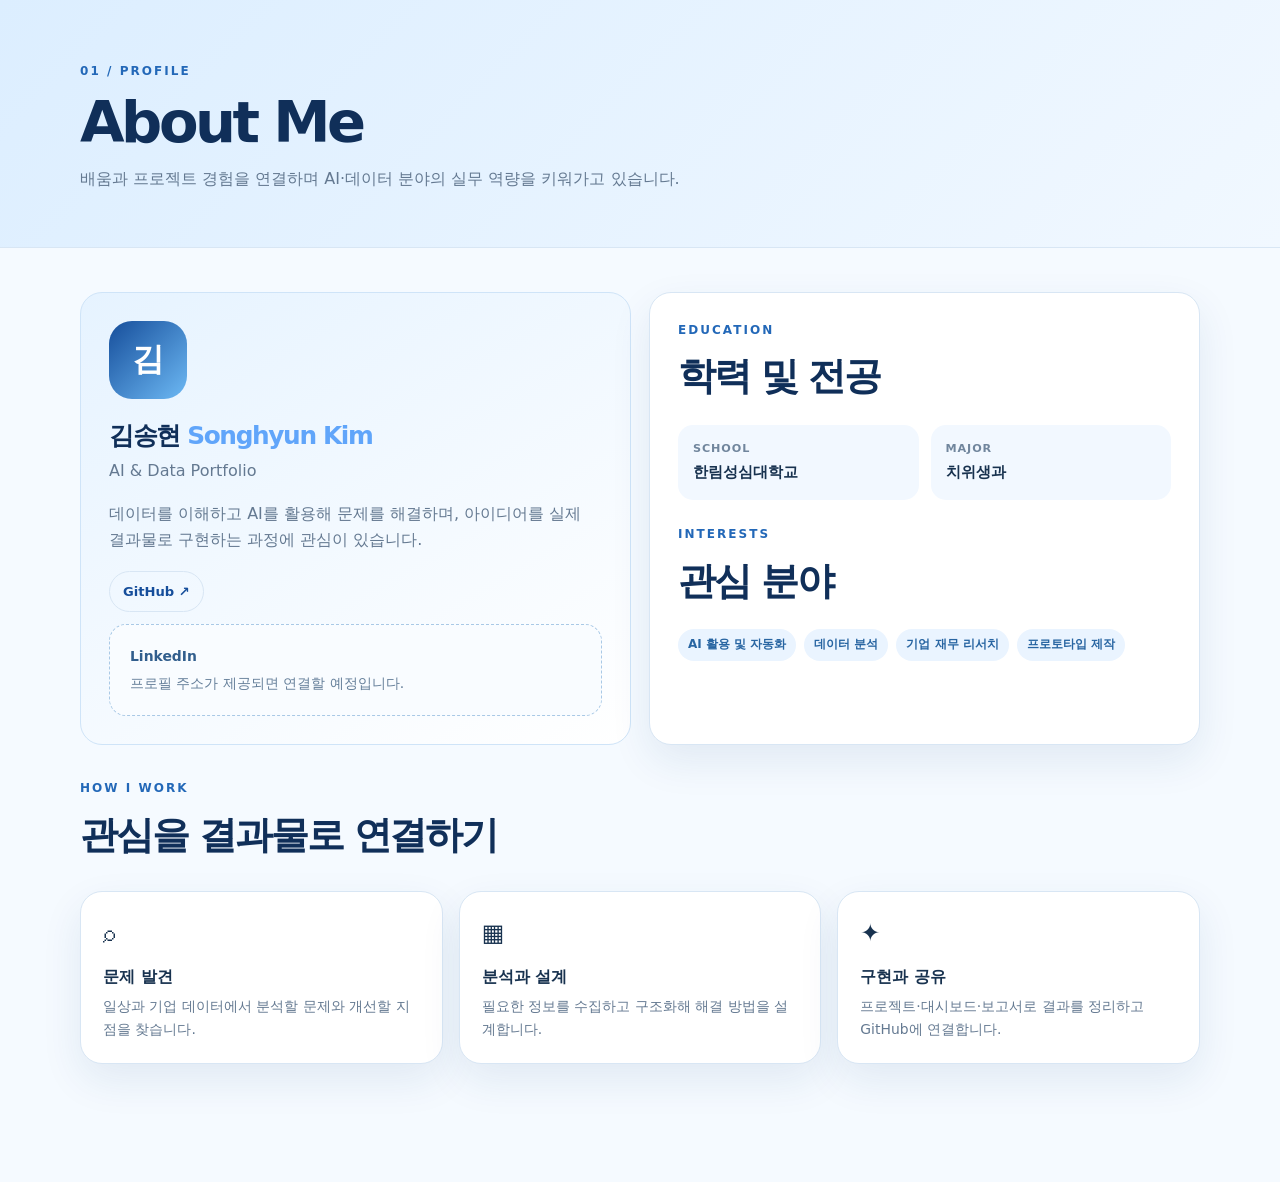
==== about.html @ 96954657 "Add Blue Professional portfolio pages" ====
<!doctype html><html lang="ko"><head><meta charset="utf-8"><meta name="viewport" content="width=device-width,initial-scale=1"><meta name="description" content="김송현 소개 및 관심 분야"><title>About | Songhyun Kim</title><link rel="stylesheet" href="styles.css"></head><body><div id="site-header"></div><section class="page-hero"><div class="wrap"><div class="kicker">01 / PROFILE</div><h1>About Me</h1><p>배움과 프로젝트 경험을 연결하며 AI·데이터 분야의 실무 역량을 키워가고 있습니다.</p></div></section><main class="wrap"><section class="grid-2 section"><article class="profile"><div class="avatar">김</div><h2>김송현 <span style="color:#60a5fa">Songhyun Kim</span></h2><div class="muted">AI & Data Portfolio</div><p class="muted">데이터를 이해하고 AI를 활용해 문제를 해결하며, 아이디어를 실제 결과물로 구현하는 과정에 관심이 있습니다.</p><div class="socials"><a class="social" href="https://github.com/HSC-Class02" target="_blank" rel="noopener">GitHub ↗</a></div><div class="empty" style="margin-top:12px"><strong>LinkedIn</strong>프로필 주소가 제공되면 연결할 예정입니다.</div></article><article class="panel"><div class="kicker">EDUCATION</div><h2>학력 및 전공</h2><div class="info-grid"><div class="info"><small>SCHOOL</small><strong>한림성심대학교</strong></div><div class="info"><small>MAJOR</small><strong>치위생과</strong></div></div><div class="kicker" style="margin-top:25px">INTERESTS</div><h2>관심 분야</h2><div class="tags"><span class="tag">AI 활용 및 자동화</span><span class="tag">데이터 분석</span><span class="tag">기업 재무 리서치</span><span class="tag">프로토타입 제작</span></div></article></section><section class="section"><div class="section-head"><div><div class="kicker">HOW I WORK</div><h2>관심을 결과물로 연결하기</h2></div></div><div class="grid-3"><article class="card cert-card"><div class="symbol">⌕</div><h3>문제 발견</h3><p>일상과 기업 데이터에서 분석할 문제와 개선할 지점을 찾습니다.</p></article><article class="card cert-card"><div class="symbol">▦</div><h3>분석과 설계</h3><p>필요한 정보를 수집하고 구조화해 해결 방법을 설계합니다.</p></article><article class="card cert-card"><div class="symbol">✦</div><h3>구현과 공유</h3><p>프로젝트·대시보드·보고서로 결과를 정리하고 GitHub에 연결합니다.</p></article></div></section></main><div id="site-footer"></div><script src="layout.js"></script><script src="app.js"></script></body></html>
---- styles.css ----
:root{--navy:#102f59;--blue:#164e9b;--royal:#2368b8;--sky:#e8f4ff;--pale:#f5faff;--ink:#18324f;--muted:#647991;--line:#d8e6f4;--white:#fff;--shadow:0 16px 42px rgba(18,61,120,.09);--radius:22px}
*{box-sizing:border-box}html{scroll-behavior:smooth}body{margin:0;background:var(--pale);color:var(--ink);font-family:Inter,Pretendard,"Noto Sans KR",system-ui,sans-serif;line-height:1.65}a{color:inherit;text-decoration:none}.wrap{width:min(1120px,calc(100% - 40px));margin:auto}
.site-header{position:sticky;top:0;z-index:50;background:#ffffffed;backdrop-filter:blur(14px);border-bottom:1px solid var(--line)}.nav{height:74px;display:flex;align-items:center;justify-content:space-between;gap:20px}.logo{font-size:1.2rem;font-weight:950;letter-spacing:-.06em;color:var(--blue)}.logo span{color:#60a5fa}.nav-links{display:flex;gap:6px;align-items:center}.nav-links a{padding:10px 13px;border-radius:999px;font-size:.88rem;font-weight:800;color:#536981}.nav-links a:hover,.nav-links a.active{background:#e5f1ff;color:var(--blue)}.menu-toggle{display:none;border:0;border-radius:12px;padding:10px 13px;background:#e5f1ff;color:var(--blue);font-weight:800}
.hero{background:linear-gradient(125deg,#0d2e58,#164e9b 60%,#2677c8);color:white;padding:84px 0 78px;position:relative;overflow:hidden}.hero:after{content:"";position:absolute;width:520px;height:520px;border:1px solid #ffffff26;border-radius:50%;right:-100px;top:-270px;box-shadow:0 0 0 55px #ffffff09,0 0 0 110px #ffffff07}.hero-inner{position:relative;z-index:1;display:grid;grid-template-columns:1.3fr .7fr;gap:46px;align-items:center}.eyebrow,.kicker{font-size:.75rem;font-weight:900;letter-spacing:.17em;text-transform:uppercase}.eyebrow{color:#b9dcff}.hero h1{font-size:clamp(2.8rem,7vw,5.2rem);letter-spacing:-.07em;line-height:1.04;margin:17px 0 20px}.hero h1 span{color:#9ed0ff}.hero p{max-width:620px;color:#dcecff;font-size:1.05rem}.hero-card{padding:27px;border:1px solid #ffffff38;border-radius:24px;background:#ffffff12;backdrop-filter:blur(10px)}.hero-card strong{font-size:2.1rem;letter-spacing:-.06em}.hero-card p{font-size:.9rem;margin:8px 0 0}.hero-actions{display:flex;gap:10px;flex-wrap:wrap;margin-top:27px}.btn{display:inline-flex;align-items:center;justify-content:center;padding:12px 18px;border-radius:999px;font-size:.88rem;font-weight:900;transition:.2s}.btn:hover{transform:translateY(-2px)}.btn-white{background:#fff;color:var(--blue)}.btn-outline{border:1px solid #ffffff70;color:#fff}.btn-blue{background:var(--blue);color:#fff}
.page-hero{background:linear-gradient(135deg,#dceeff,#f1f8ff);padding:62px 0 54px;border-bottom:1px solid var(--line)}.page-hero .kicker{color:var(--royal)}.page-hero h1{font-size:clamp(2.1rem,5vw,3.6rem);letter-spacing:-.06em;line-height:1.1;margin:9px 0 12px;color:var(--navy)}.page-hero p{max-width:700px;color:var(--muted);margin:0}
main{padding:44px 0 84px}.section{margin:0 0 34px}.section-head{display:flex;justify-content:space-between;align-items:end;gap:22px;margin-bottom:20px}.kicker{color:var(--royal)}h2{font-size:clamp(1.65rem,3.5vw,2.35rem);letter-spacing:-.055em;color:var(--navy);margin:5px 0}.section-head p{max-width:470px;color:var(--muted);font-size:.9rem;margin:0}
.panel,.card{background:#fff;border:1px solid var(--line);border-radius:var(--radius);box-shadow:var(--shadow)}.panel{padding:28px}.grid-2{display:grid;grid-template-columns:repeat(2,1fr);gap:18px}.grid-3{display:grid;grid-template-columns:repeat(3,1fr);gap:16px}.profile{background:linear-gradient(150deg,#e6f3ff,#fff);padding:28px;border:1px solid #cfe4f8;border-radius:var(--radius)}.avatar{width:78px;height:78px;border-radius:23px;background:linear-gradient(135deg,var(--blue),#6db9f4);display:grid;place-items:center;color:#fff;font-size:2rem;font-weight:900}.profile h2{margin:17px 0 2px;font-size:1.55rem}.muted{color:var(--muted)}.socials,.tags,.actions{display:flex;gap:8px;flex-wrap:wrap;margin-top:17px}.chip,.tag{display:inline-flex;border-radius:999px;padding:6px 10px;background:#eaf4ff;color:#2865a2;font-size:.75rem;font-weight:850}.social{display:inline-flex;padding:9px 13px;border:1px solid var(--line);border-radius:999px;color:var(--blue);font-size:.82rem;font-weight:900}.info-grid{display:grid;grid-template-columns:repeat(2,1fr);gap:12px;margin-top:18px}.info{background:#f2f8ff;border-radius:15px;padding:15px}.info small{display:block;color:#71869d;font-size:.7rem;font-weight:900;letter-spacing:.08em}.info strong{font-size:.95rem}
.project-card{overflow:hidden;display:flex;flex-direction:column}.project-cover{padding:24px;background:linear-gradient(130deg,#e2f1ff,#f7fbff);min-height:145px;display:flex;justify-content:space-between;align-items:end}.project-cover h3{color:var(--blue);margin:5px 0 0;font-size:1.2rem}.project-icon{width:48px;height:48px;border-radius:15px;background:#fff;color:var(--blue);display:grid;place-items:center;font-size:1.35rem}.project-content{padding:23px;display:flex;flex-direction:column;flex:1}.project-content h3{margin:0 0 7px;font-size:1.15rem}.project-content p{margin:0;color:var(--muted);font-size:.9rem}.project-links{display:flex;gap:14px;flex-wrap:wrap;margin-top:auto;padding-top:19px}.text-link{color:var(--blue);font-size:.84rem;font-weight:900}.text-link:hover{text-decoration:underline}.repo-meta{font-size:.75rem;color:#8193a7;margin-top:12px}
.cert-card,.activity-card{padding:22px}.cert-card .symbol{font-size:1.5rem}.cert-card h3,.activity-card h3{font-size:1rem;margin:10px 0 5px}.cert-card p,.activity-card p{font-size:.87rem;color:var(--muted);margin:0}.timeline{display:grid;gap:14px}.timeline-item{display:grid;grid-template-columns:130px 1fr;gap:18px;padding:22px;background:#fff;border:1px solid var(--line);border-radius:18px}.timeline-label{font-size:.78rem;font-weight:900;color:var(--royal)}.timeline-item h3{margin:0 0 5px;font-size:1rem}.timeline-item p{margin:0;color:var(--muted);font-size:.88rem}.empty{padding:20px;border:1px dashed #a9c9e6;border-radius:17px;background:#f9fcff;color:#657f9a;font-size:.87rem}.empty strong{display:block;color:#315e8d;margin-bottom:4px}.cta{padding:30px;border-radius:24px;background:linear-gradient(120deg,#123d78,#2677c8);color:#fff;display:flex;align-items:center;justify-content:space-between;gap:20px}.cta h2{color:#fff;margin:0 0 4px}.cta p{color:#dcecff;margin:0}
footer{background:#102f59;color:#c9ddf3;padding:26px 0;font-size:.8rem}.footer-inner{display:flex;justify-content:space-between;gap:14px;flex-wrap:wrap}
@media(max-width:800px){.hero-inner{grid-template-columns:1fr}.hero-card{max-width:450px}.grid-2{grid-template-columns:1fr}.grid-3{grid-template-columns:1fr 1fr}.section-head{align-items:start;flex-direction:column}.nav-links{display:none;position:absolute;top:74px;left:0;right:0;padding:12px 20px 18px;background:#fff;border-bottom:1px solid var(--line);flex-direction:column;align-items:stretch}.nav-links.open{display:flex}.nav-links a{border-radius:12px}.menu-toggle{display:block}}
@media(max-width:540px){.wrap{width:calc(100% - 28px)}.hero{padding:64px 0}.page-hero{padding:48px 0}.panel{padding:21px}.grid-3{grid-template-columns:1fr}.timeline-item{grid-template-columns:1fr;gap:5px}.cta{align-items:flex-start;flex-direction:column}}
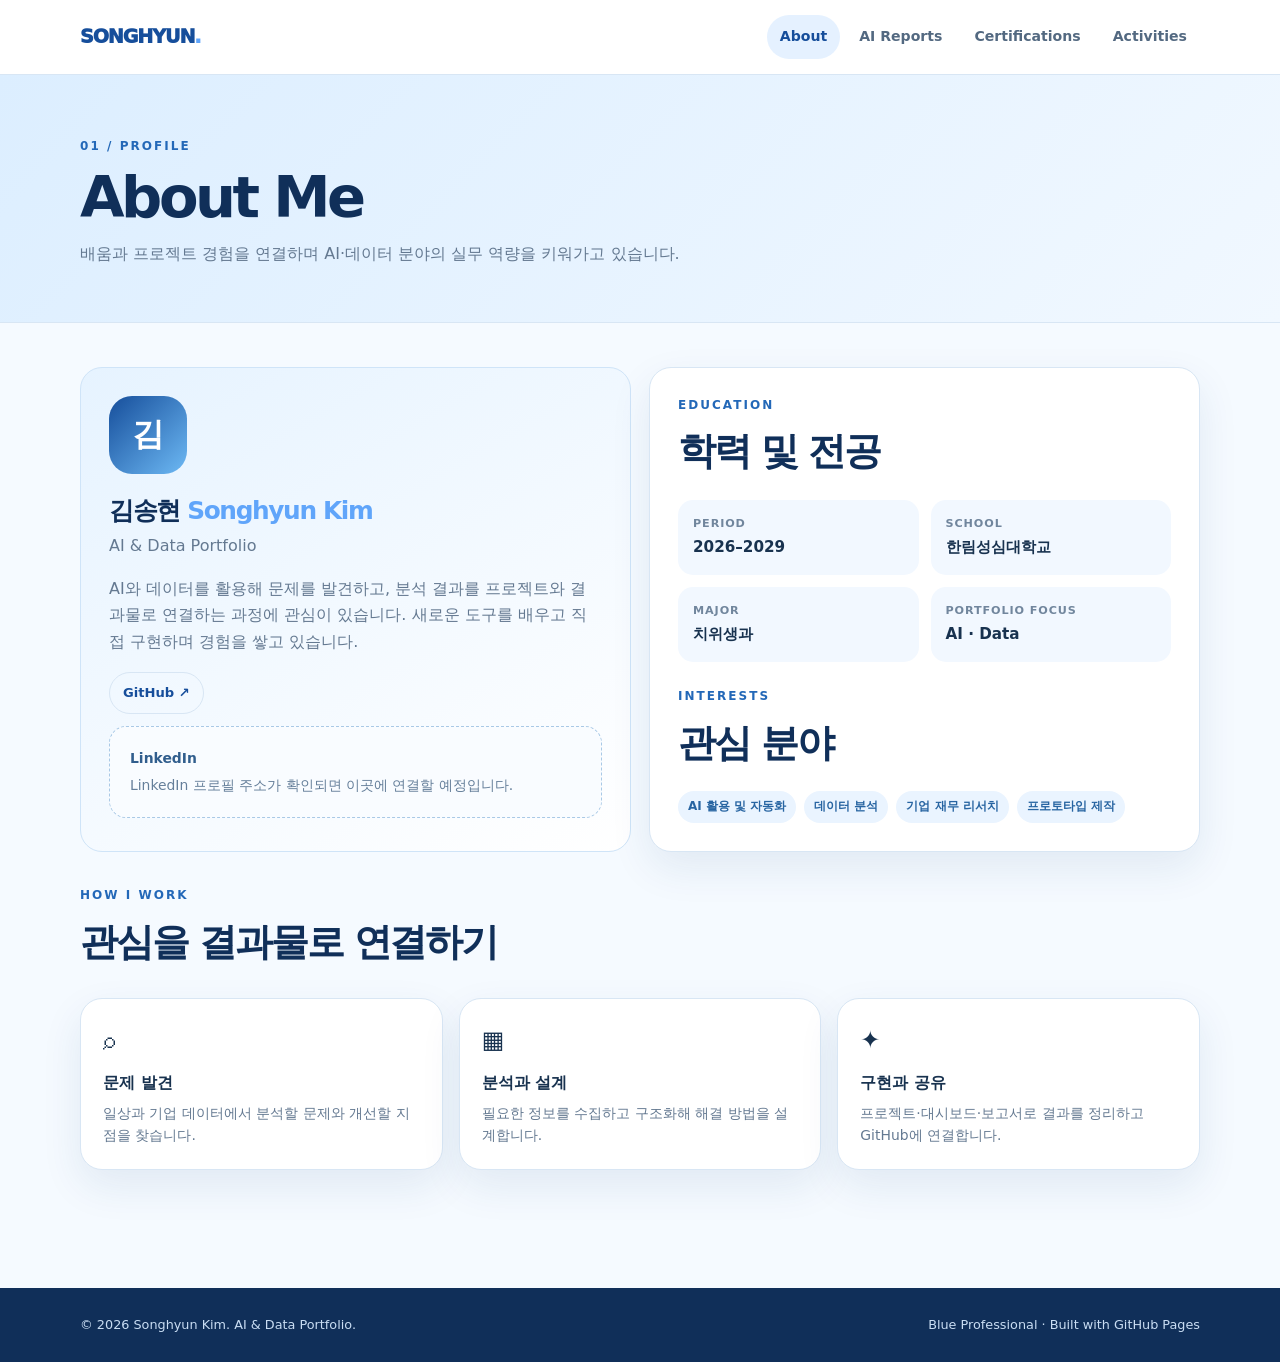
==== commit 2de814e1: "Update About page with verified CV details" ====
--- a/about.html
+++ b/about.html
@@ -1 +1,63 @@
-<!doctype html><html lang="ko"><head><meta charset="utf-8"><meta name="viewport" content="width=device-width,initial-scale=1"><meta name="description" content="김송현 소개 및 관심 분야"><title>About | Songhyun Kim</title><link rel="stylesheet" href="styles.css"></head><body><div id="site-header"></div><section class="page-hero"><div class="wrap"><div class="kicker">01 / PROFILE</div><h1>About Me</h1><p>배움과 프로젝트 경험을 연결하며 AI·데이터 분야의 실무 역량을 키워가고 있습니다.</p></div></section><main class="wrap"><section class="grid-2 section"><article class="profile"><div class="avatar">김</div><h2>김송현 <span style="color:#60a5fa">Songhyun Kim</span></h2><div class="muted">AI & Data Portfolio</div><p class="muted">데이터를 이해하고 AI를 활용해 문제를 해결하며, 아이디어를 실제 결과물로 구현하는 과정에 관심이 있습니다.</p><div class="socials"><a class="social" href="https://github.com/HSC-Class02" target="_blank" rel="noopener">GitHub ↗</a></div><div class="empty" style="margin-top:12px"><strong>LinkedIn</strong>프로필 주소가 제공되면 연결할 예정입니다.</div></article><article class="panel"><div class="kicker">EDUCATION</div><h2>학력 및 전공</h2><div class="info-grid"><div class="info"><small>SCHOOL</small><strong>한림성심대학교</strong></div><div class="info"><small>MAJOR</small><strong>치위생과</strong></div></div><div class="kicker" style="margin-top:25px">INTERESTS</div><h2>관심 분야</h2><div class="tags"><span class="tag">AI 활용 및 자동화</span><span class="tag">데이터 분석</span><span class="tag">기업 재무 리서치</span><span class="tag">프로토타입 제작</span></div></article></section><section class="section"><div class="section-head"><div><div class="kicker">HOW I WORK</div><h2>관심을 결과물로 연결하기</h2></div></div><div class="grid-3"><article class="card cert-card"><div class="symbol">⌕</div><h3>문제 발견</h3><p>일상과 기업 데이터에서 분석할 문제와 개선할 지점을 찾습니다.</p></article><article class="card cert-card"><div class="symbol">▦</div><h3>분석과 설계</h3><p>필요한 정보를 수집하고 구조화해 해결 방법을 설계합니다.</p></article><article class="card cert-card"><div class="symbol">✦</div><h3>구현과 공유</h3><p>프로젝트·대시보드·보고서로 결과를 정리하고 GitHub에 연결합니다.</p></article></div></section></main><div id="site-footer"></div><script src="layout.js"></script><script src="app.js"></script></body></html>+<!doctype html>
+<html lang="ko">
+<head>
+  <meta charset="utf-8">
+  <meta name="viewport" content="width=device-width,initial-scale=1">
+  <meta name="description" content="김송현 소개 및 AI·데이터 관심 분야">
+  <title>About | Songhyun Kim</title>
+  <link rel="stylesheet" href="styles.css">
+</head>
+<body>
+  <div id="site-header"></div>
+  <section class="page-hero"><div class="wrap">
+    <div class="kicker">01 / PROFILE</div>
+    <h1>About Me</h1>
+    <p>배움과 프로젝트 경험을 연결하며 AI·데이터 분야의 실무 역량을 키워가고 있습니다.</p>
+  </div></section>
+  <main class="wrap">
+    <section class="grid-2 section">
+      <article class="profile">
+        <div class="avatar" aria-hidden="true">김</div>
+        <h2>김송현 <span style="color:#60a5fa">Songhyun Kim</span></h2>
+        <div class="muted">AI &amp; Data Portfolio</div>
+        <p class="muted">AI와 데이터를 활용해 문제를 발견하고, 분석 결과를 프로젝트와 결과물로 연결하는 과정에 관심이 있습니다. 새로운 도구를 배우고 직접 구현하며 경험을 쌓고 있습니다.</p>
+        <div class="socials">
+          <a class="social" href="https://github.com/HSC-Class02" target="_blank" rel="noopener noreferrer">GitHub ↗</a>
+        </div>
+        <div class="empty" style="margin-top:12px">
+          <strong>LinkedIn</strong>
+          LinkedIn 프로필 주소가 확인되면 이곳에 연결할 예정입니다.
+        </div>
+      </article>
+      <article class="panel">
+        <div class="kicker">EDUCATION</div>
+        <h2>학력 및 전공</h2>
+        <div class="info-grid">
+          <div class="info"><small>PERIOD</small><strong>2026–2029</strong></div>
+          <div class="info"><small>SCHOOL</small><strong>한림성심대학교</strong></div>
+          <div class="info"><small>MAJOR</small><strong>치위생과</strong></div>
+          <div class="info"><small>PORTFOLIO FOCUS</small><strong>AI · Data</strong></div>
+        </div>
+        <div class="kicker" style="margin-top:25px">INTERESTS</div>
+        <h2>관심 분야</h2>
+        <div class="tags">
+          <span class="tag">AI 활용 및 자동화</span>
+          <span class="tag">데이터 분석</span>
+          <span class="tag">기업 재무 리서치</span>
+          <span class="tag">프로토타입 제작</span>
+        </div>
+      </article>
+    </section>
+    <section class="section">
+      <div class="section-head"><div><div class="kicker">HOW I WORK</div><h2>관심을 결과물로 연결하기</h2></div></div>
+      <div class="grid-3">
+        <article class="card cert-card"><div class="symbol">⌕</div><h3>문제 발견</h3><p>일상과 기업 데이터에서 분석할 문제와 개선할 지점을 찾습니다.</p></article>
+        <article class="card cert-card"><div class="symbol">▦</div><h3>분석과 설계</h3><p>필요한 정보를 수집하고 구조화해 해결 방법을 설계합니다.</p></article>
+        <article class="card cert-card"><div class="symbol">✦</div><h3>구현과 공유</h3><p>프로젝트·대시보드·보고서로 결과를 정리하고 GitHub에 연결합니다.</p></article>
+      </div>
+    </section>
+  </main>
+  <div id="site-footer"></div>
+  <script src="layout.js"></script><script src="app.js"></script>
+</body>
+</html>
